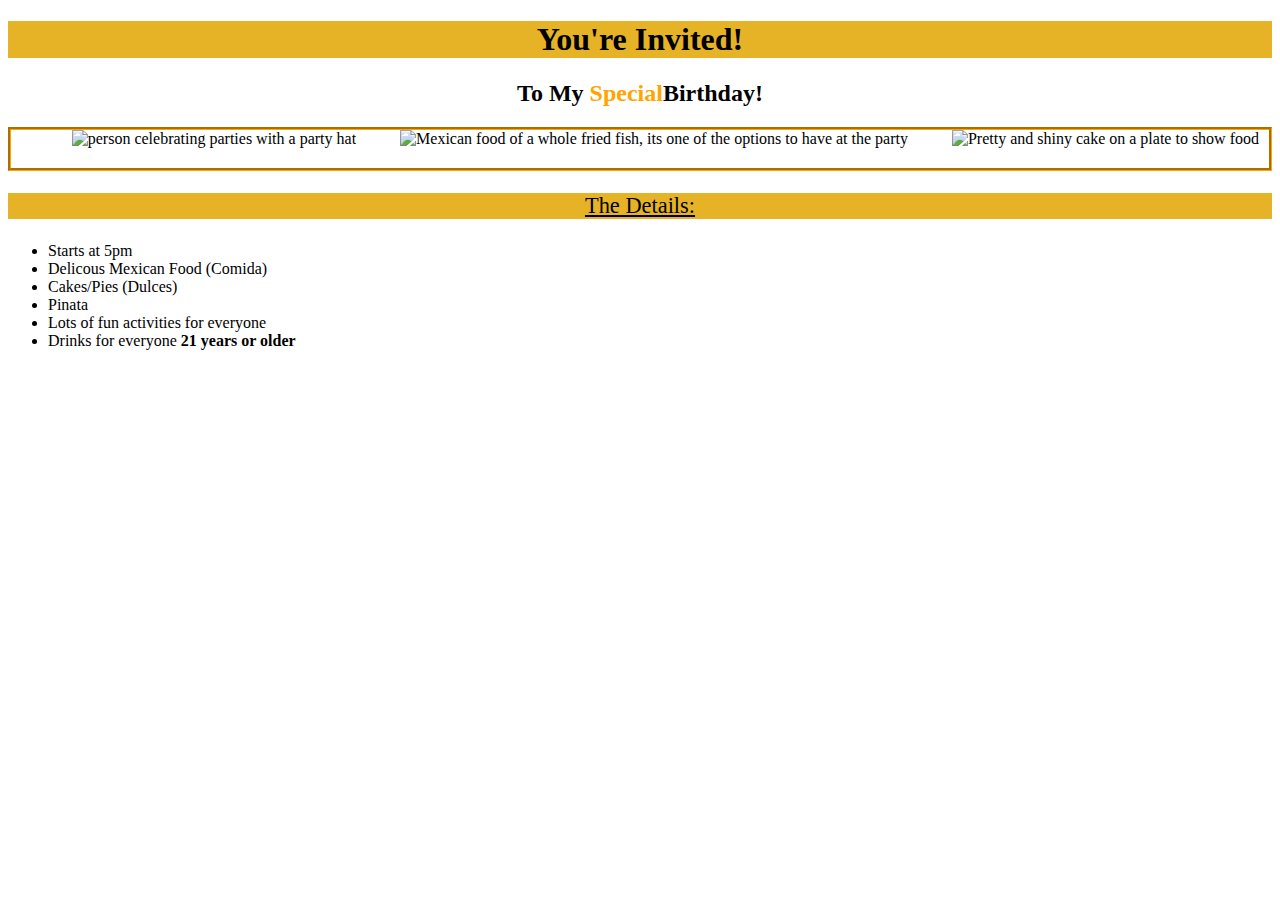
==== index.html @ 4b1ef80a "JMGphotography.github.io" ====
<!DOCTYPE html>
<html>
    <head>
        <meta charset="utf-8">
        <title>Project: Event invite</title>
        <style>
           .twenty-one {
               font-weight: bold;
           }  
           h1 {
               background-color: rgb(230, 179, 39);
           }
           .Details-1 {background-color: rgb(230, 179, 39);}
           h1{ font-family: cursive, fantasy, simple;}
           .Details-1 {font-size: 1.4em;}
           h1{text-align: center;}
           h2{text-align: center;}
           .Details-1 {text-decoration: underline;}
           .Details-1 {text-align:center;}
           h2{font-family: fantasy;}
           .Details-1{font-family: fantasy;}
          .special-word {color: orange;}
          .photo {
               margin-left: 30px;
                margin-bottom: 20px;
                margin-right:10px;
                
          }
          .photo-gallery {
                border: 3px groove orange;}
        .photo-gallery {text-align: right;}
        </style>
        
    </head>
    <body>
        
        <h1>You're Invited!</h1>
        <h2>To My <span class="special-word">Special</span>Birthday!</h2>
        <div class="photo-gallery">
        <img class="photo" src="https://www.kasandbox.org/programming-images/seasonal/hopper-partying.png" alt="person celebrating parties with a party hat" width="130">
        <img class="photo" src="https://www.kasandbox.org/programming-images/food/fish_grilled-snapper.png" alt="Mexican food of a whole fried fish, its one of the options to have at the party"width="220">
        <img class="photo" src="https://www.kasandbox.org/programming-images/food/cake.png" alt="Pretty and shiny cake on a plate to show food" width="220">
        </div>
        <p class="Details-1">The Details:</p>
        <ul>
    <div class="List-1"><li>Starts at 5pm</li>
            <li>Delicous Mexican Food (Comida)
            </li>
            <li>Cakes/Pies (Dulces)</li>
            <li>Pinata</li>
            <li> Lots of fun activities for everyone</li>
            <li> Drinks for everyone <span class="twenty-one">21 years or older</span></li></div> 
        
        </ul>
        
    </body>
</html>
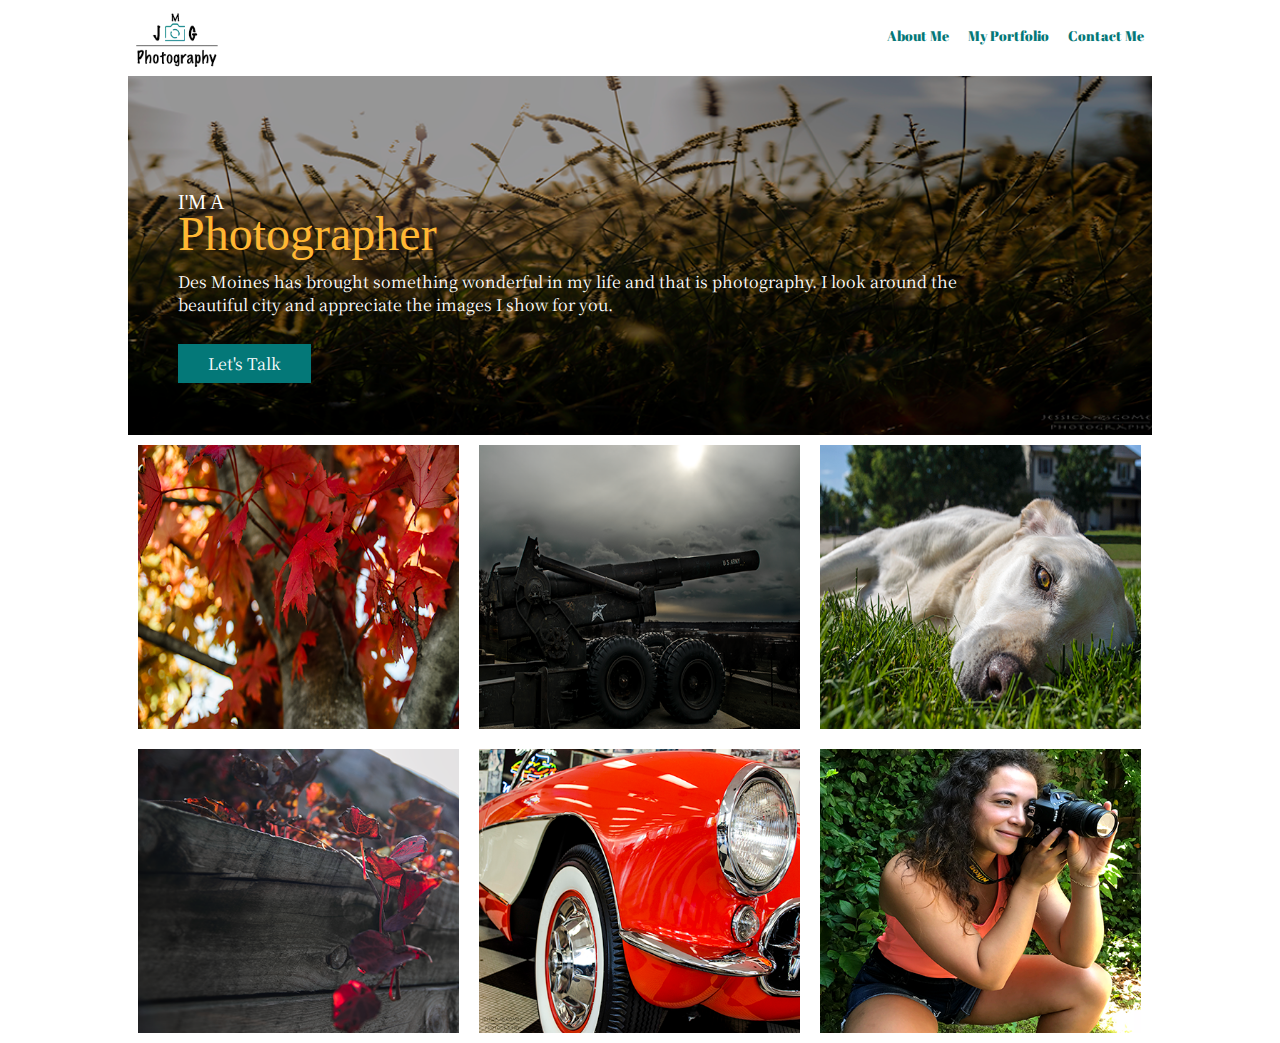
==== commit 034f09e4: "Add files via upload" ====
--- a/index.html
+++ b/index.html
@@ -1,57 +1,45 @@
-<!DOCTYPE html>
+<!doctype html>
 <html>
-    <head>
-        <meta charset="utf-8">
-        <title>Project: Event invite</title>
-        <style>
-           .twenty-one {
-               font-weight: bold;
-           }  
-           h1 {
-               background-color: rgb(230, 179, 39);
-           }
-           .Details-1 {background-color: rgb(230, 179, 39);}
-           h1{ font-family: cursive, fantasy, simple;}
-           .Details-1 {font-size: 1.4em;}
-           h1{text-align: center;}
-           h2{text-align: center;}
-           .Details-1 {text-decoration: underline;}
-           .Details-1 {text-align:center;}
-           h2{font-family: fantasy;}
-           .Details-1{font-family: fantasy;}
-          .special-word {color: orange;}
-          .photo {
-               margin-left: 30px;
-                margin-bottom: 20px;
-                margin-right:10px;
-                
-          }
-          .photo-gallery {
-                border: 3px groove orange;}
-        .photo-gallery {text-align: right;}
-        </style>
-        
-    </head>
-    <body>
-        
-        <h1>You're Invited!</h1>
-        <h2>To My <span class="special-word">Special</span>Birthday!</h2>
-        <div class="photo-gallery">
-        <img class="photo" src="https://www.kasandbox.org/programming-images/seasonal/hopper-partying.png" alt="person celebrating parties with a party hat" width="130">
-        <img class="photo" src="https://www.kasandbox.org/programming-images/food/fish_grilled-snapper.png" alt="Mexican food of a whole fried fish, its one of the options to have at the party"width="220">
-        <img class="photo" src="https://www.kasandbox.org/programming-images/food/cake.png" alt="Pretty and shiny cake on a plate to show food" width="220">
-        </div>
-        <p class="Details-1">The Details:</p>
-        <ul>
-    <div class="List-1"><li>Starts at 5pm</li>
-            <li>Delicous Mexican Food (Comida)
-            </li>
-            <li>Cakes/Pies (Dulces)</li>
-            <li>Pinata</li>
-            <li> Lots of fun activities for everyone</li>
-            <li> Drinks for everyone <span class="twenty-one">21 years or older</span></li></div> 
-        
-        </ul>
-        
-    </body>
+<head>
+<meta charset="UTF-8">
+<title>Jessicas Portfolio</title>
+<link rel="stylesheet" href="styles.css">
+<link rel="stylesheet" href="slicknav.css">
+<link href="https://fonts.googleapis.com/css?family=Abril+Fatface|Noto+Serif+TC:200|Old+Standard+TT" rel="stylesheet">
+</head>
+
+<body>
+<header> <img src="Images/Screen Shot 2018-12-12 at 11.29.10 PM.png" alt="JMG Photography Logo">
+  <ul id="menu">
+    <li><a href="#">About Me</a></li>
+    <li><a href="#">My Portfolio</a></li>
+    <li><a href="contact-me.html">Contact Me</a></li>
+  </ul>
+</header>
+<main>
+  <div class="row">
+    <div class="col"></div>
+    <div class="hero">
+      <p class="subheading">I'M A</p>
+      <h1>Photographer</h1>
+      <p class="heading-body-copy">Des Moines has brought something wonderful in my life and that is photography. I look around the beautiful city and appreciate the images I show for you.</p>
+      <a href="#" class="lets-talk">Let's Talk</a> </div>
+  </div>
+  <div class="row">
+    <div class="col col-lg col-md col-sm"><img src="Images/RedLeavesFINALBETTER.png" alt="Red Leaves during the fall"></div>
+    <div class="col col-lg col-md col-sm"><img src="Images/Big GunFINALBETTER.png" alt="Big military tank"></div>
+    <div class="col col-lg col-md col-sm"><img src="Images/BellaFINALBETTER.png" alt="A white and yellow lab laying down"></div>
+    <div class="col col-lg col-md col-sm"><img src="Images/FallLeavesFINALBETTER.png" alt="small leaves hanging during the fall"></div>
+    <div class="col col-lg col-md col-sm"><img src="Images/Papi Walgreens CarFINALBETTER.png" alt="Red old school car"></div>
+    <div class="col col-lg col-md col-sm"><img src="Images/MeFINALBETTER.png" alt="The Photographer of the Website: Jessica Gomez"></div>
+  </div>
+</main>
+<script src="jquery-1.11.3.min.js"></script> 
+<script src="jquery.slicknav.js"></script> 
+<script>
+		$(function(){
+		$('#menu').slicknav();
+	});
+	</script>
+</body>
 </html>
--- a/styles.css
+++ b/styles.css
@@ -0,0 +1,118 @@
+@charset "UTF-8";
+/* CSS Document */
+
+
+/*Desktop / Global View*/
+
+body {
+    font-family: 'Noto Serif TC', serif;
+    max-width: 1024px;
+    margin-left: auto;
+    margin-right: auto;
+    background-color: #FFFFFF;
+}
+.col {
+    float: left;
+    padding: 1%;
+}
+.col-lg {
+    width: 31.3%;
+    float: left;
+}
+.col-lg img {
+    width: 100%;
+    height: auto;
+    display: block;
+}
+.slicknav_menu {
+    display: none;
+    color: 047878;
+}
+#menu {
+    float: right;
+    font-family: 'Abril Fatface', cursive;
+}
+#menu li {
+    display: inline-block;
+}
+#menu li a {
+    text-decoration: none;
+    color: #047878;
+    padding: 8px;
+    font-size: 14px;
+}
+.hero {
+    background-image: url("Images/Contact-Me-HeroPic.png");
+    padding: 95px 0px 60px 50px;
+    background-size: cover;
+}
+.subheading {
+    color: #FFFFFF;
+    font-weight: 200;
+    font-size: 20px;
+    margin-bottom: -40px;
+    font-family: 'Old Standard TT', serif;
+}
+h1 {
+    color: #FFB733;
+    font-weight: 100;
+    font-size: 48px;
+    margin-bottom: -7px;
+    font-family: 'Old Standard TT', serif;
+}
+.heading-body-copy {
+    color: #FFFFFF;
+    margin-right: 20%;
+    padding-bottom: 20px;
+    font-family: 'Noto Serif TC', serif;
+}
+.lets-talk {
+    background-color: #047878;
+    padding: 8px 30px;
+    text-decoration: none;
+    color: #FFFFFF;
+}
+#footer {
+    position: fixed;
+    left: 0;
+    bottom: 0;
+    height: 100px;
+    width: 100%;
+    color: #fff;
+    background-color: #009688;
+    padding: 0.01em 16px;
+    font-family: Verdana, sans-serif;
+    font-size: 15px;
+    line-height: 1.5;
+}
+
+/*Tablet View*/
+
+@media (max-width: 768px) {
+#menu li {
+    display: block;
+    text-align: right;
+}
+.col-md {
+    width: 48%;
+    float: left;
+}
+}
+
+/*Mobile View*/
+@media (max-width: 400px) {
+.slicknav_menu {
+    display: block;
+    color: 047878;
+}
+#menu {
+    display: none;
+}
+.col-sm {
+    width: 100%;
+    float: right;
+}
+.col {
+    padding: 0%;
+}
+}
